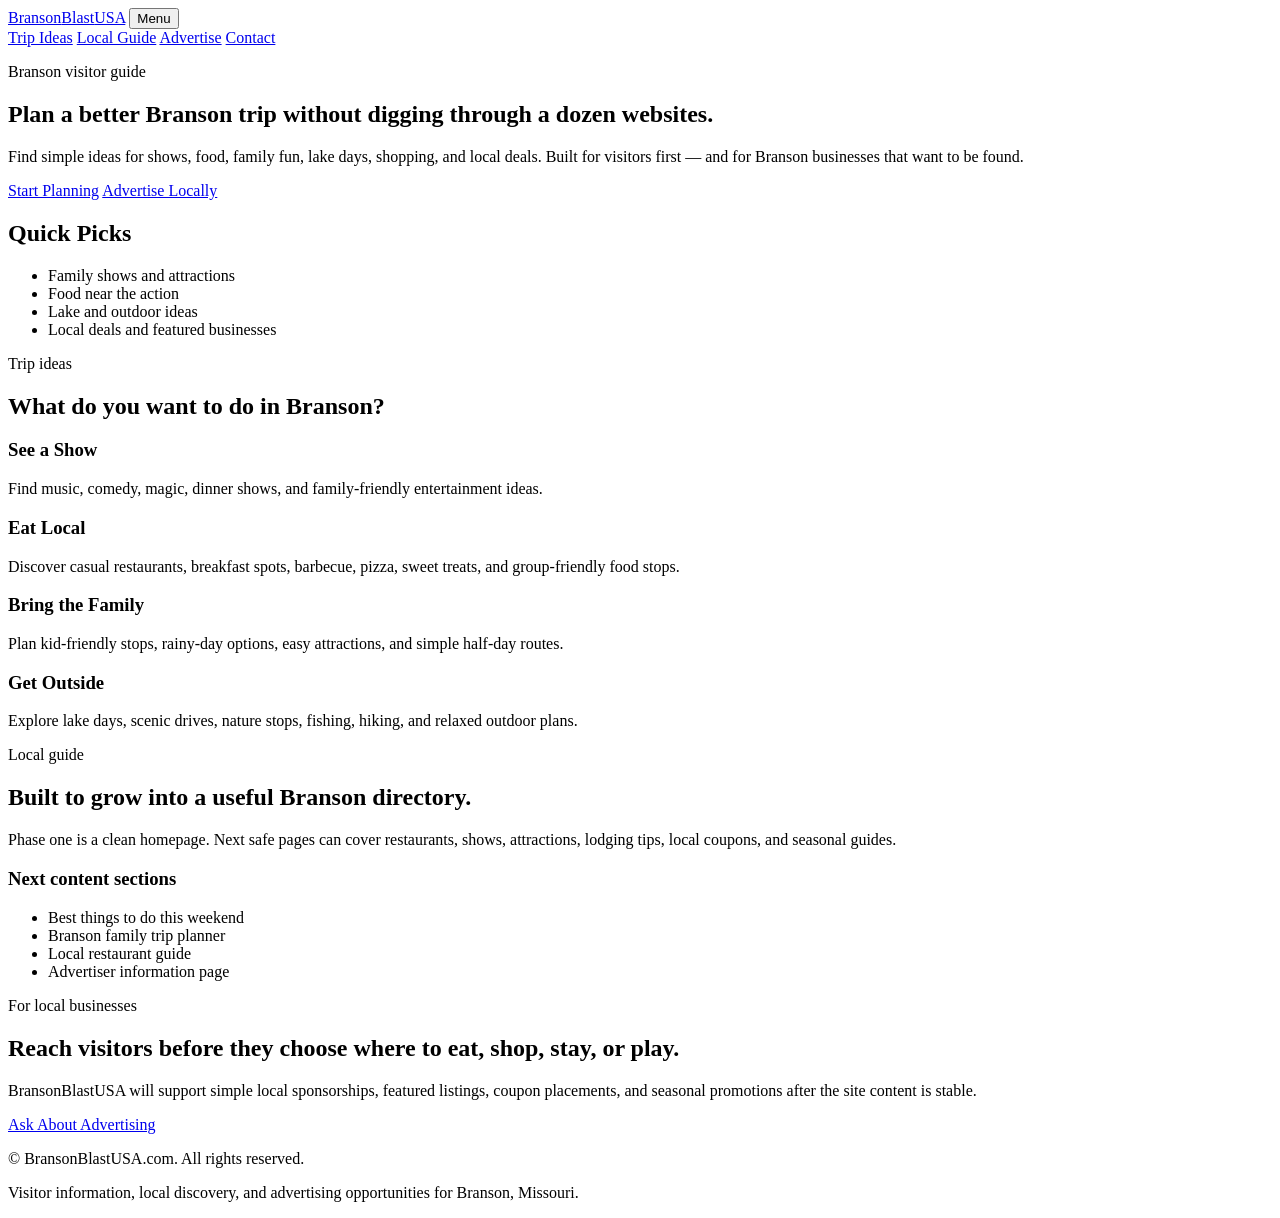
==== index.html @ 13d09639 "Add BransonBlastUSA starter homepage" ====
<!doctype html>
<html lang="en">
<head>
  <meta charset="utf-8">
  <meta name="viewport" content="width=device-width, initial-scale=1">
  <title>BransonBlastUSA | Branson Trip Ideas, Local Deals & Visitor Guide</title>
  <meta name="description" content="BransonBlastUSA helps visitors find Branson trip ideas, local food, shows, attractions, family fun, and local business deals in one simple guide.">
  <link rel="canonical" href="https://bransonblastusa.com/">
  <meta name="robots" content="index, follow">
  <meta property="og:title" content="BransonBlastUSA">
  <meta property="og:description" content="A simple Branson visitor guide for trip ideas, local deals, food, shows, attractions, and family fun.">
  <meta property="og:type" content="website">
  <meta property="og:url" content="https://bransonblastusa.com/">
  <meta name="theme-color" content="#0f4c5c">
  <link rel="stylesheet" href="styles.css">
</head>
<body>
  <header class="site-header">
    <a class="logo" href="#top" aria-label="BransonBlastUSA home">Branson<span>Blast</span>USA</a>
    <button class="menu-button" id="menuButton" aria-label="Open menu" aria-expanded="false">Menu</button>
    <nav class="site-nav" id="siteNav" aria-label="Main navigation">
      <a href="#trip-ideas">Trip Ideas</a>
      <a href="#local-guide">Local Guide</a>
      <a href="#advertise">Advertise</a>
      <a href="#contact">Contact</a>
    </nav>
  </header>

  <main id="top">
    <section class="hero">
      <div class="hero-content">
        <p class="eyebrow">Branson visitor guide</p>
        <h1>Plan a better Branson trip without digging through a dozen websites.</h1>
        <p class="hero-text">Find simple ideas for shows, food, family fun, lake days, shopping, and local deals. Built for visitors first — and for Branson businesses that want to be found.</p>
        <div class="hero-actions">
          <a class="button primary" href="#trip-ideas">Start Planning</a>
          <a class="button secondary" href="#advertise">Advertise Locally</a>
        </div>
      </div>
      <div class="hero-card" aria-label="Branson quick picks">
        <h2>Quick Picks</h2>
        <ul>
          <li>Family shows and attractions</li>
          <li>Food near the action</li>
          <li>Lake and outdoor ideas</li>
          <li>Local deals and featured businesses</li>
        </ul>
      </div>
    </section>

    <section class="section" id="trip-ideas">
      <p class="eyebrow">Trip ideas</p>
      <h2>What do you want to do in Branson?</h2>
      <div class="card-grid">
        <article class="card">
          <h3>See a Show</h3>
          <p>Find music, comedy, magic, dinner shows, and family-friendly entertainment ideas.</p>
        </article>
        <article class="card">
          <h3>Eat Local</h3>
          <p>Discover casual restaurants, breakfast spots, barbecue, pizza, sweet treats, and group-friendly food stops.</p>
        </article>
        <article class="card">
          <h3>Bring the Family</h3>
          <p>Plan kid-friendly stops, rainy-day options, easy attractions, and simple half-day routes.</p>
        </article>
        <article class="card">
          <h3>Get Outside</h3>
          <p>Explore lake days, scenic drives, nature stops, fishing, hiking, and relaxed outdoor plans.</p>
        </article>
      </div>
    </section>

    <section class="section split" id="local-guide">
      <div>
        <p class="eyebrow">Local guide</p>
        <h2>Built to grow into a useful Branson directory.</h2>
        <p>Phase one is a clean homepage. Next safe pages can cover restaurants, shows, attractions, lodging tips, local coupons, and seasonal guides.</p>
      </div>
      <div class="checklist">
        <h3>Next content sections</h3>
        <ul>
          <li>Best things to do this weekend</li>
          <li>Branson family trip planner</li>
          <li>Local restaurant guide</li>
          <li>Advertiser information page</li>
        </ul>
      </div>
    </section>

    <section class="section advertiser" id="advertise">
      <p class="eyebrow">For local businesses</p>
      <h2>Reach visitors before they choose where to eat, shop, stay, or play.</h2>
      <p>BransonBlastUSA will support simple local sponsorships, featured listings, coupon placements, and seasonal promotions after the site content is stable.</p>
      <a class="button primary" href="mailto:wholelychit@gmail.com?subject=BransonBlastUSA%20advertising%20interest">Ask About Advertising</a>
    </section>
  </main>

  <footer class="site-footer" id="contact">
    <p>&copy; <span id="year"></span> BransonBlastUSA.com. All rights reserved.</p>
    <p>Visitor information, local discovery, and advertising opportunities for Branson, Missouri.</p>
  </footer>

  <script src="script.js"></script>
</body>
</html>
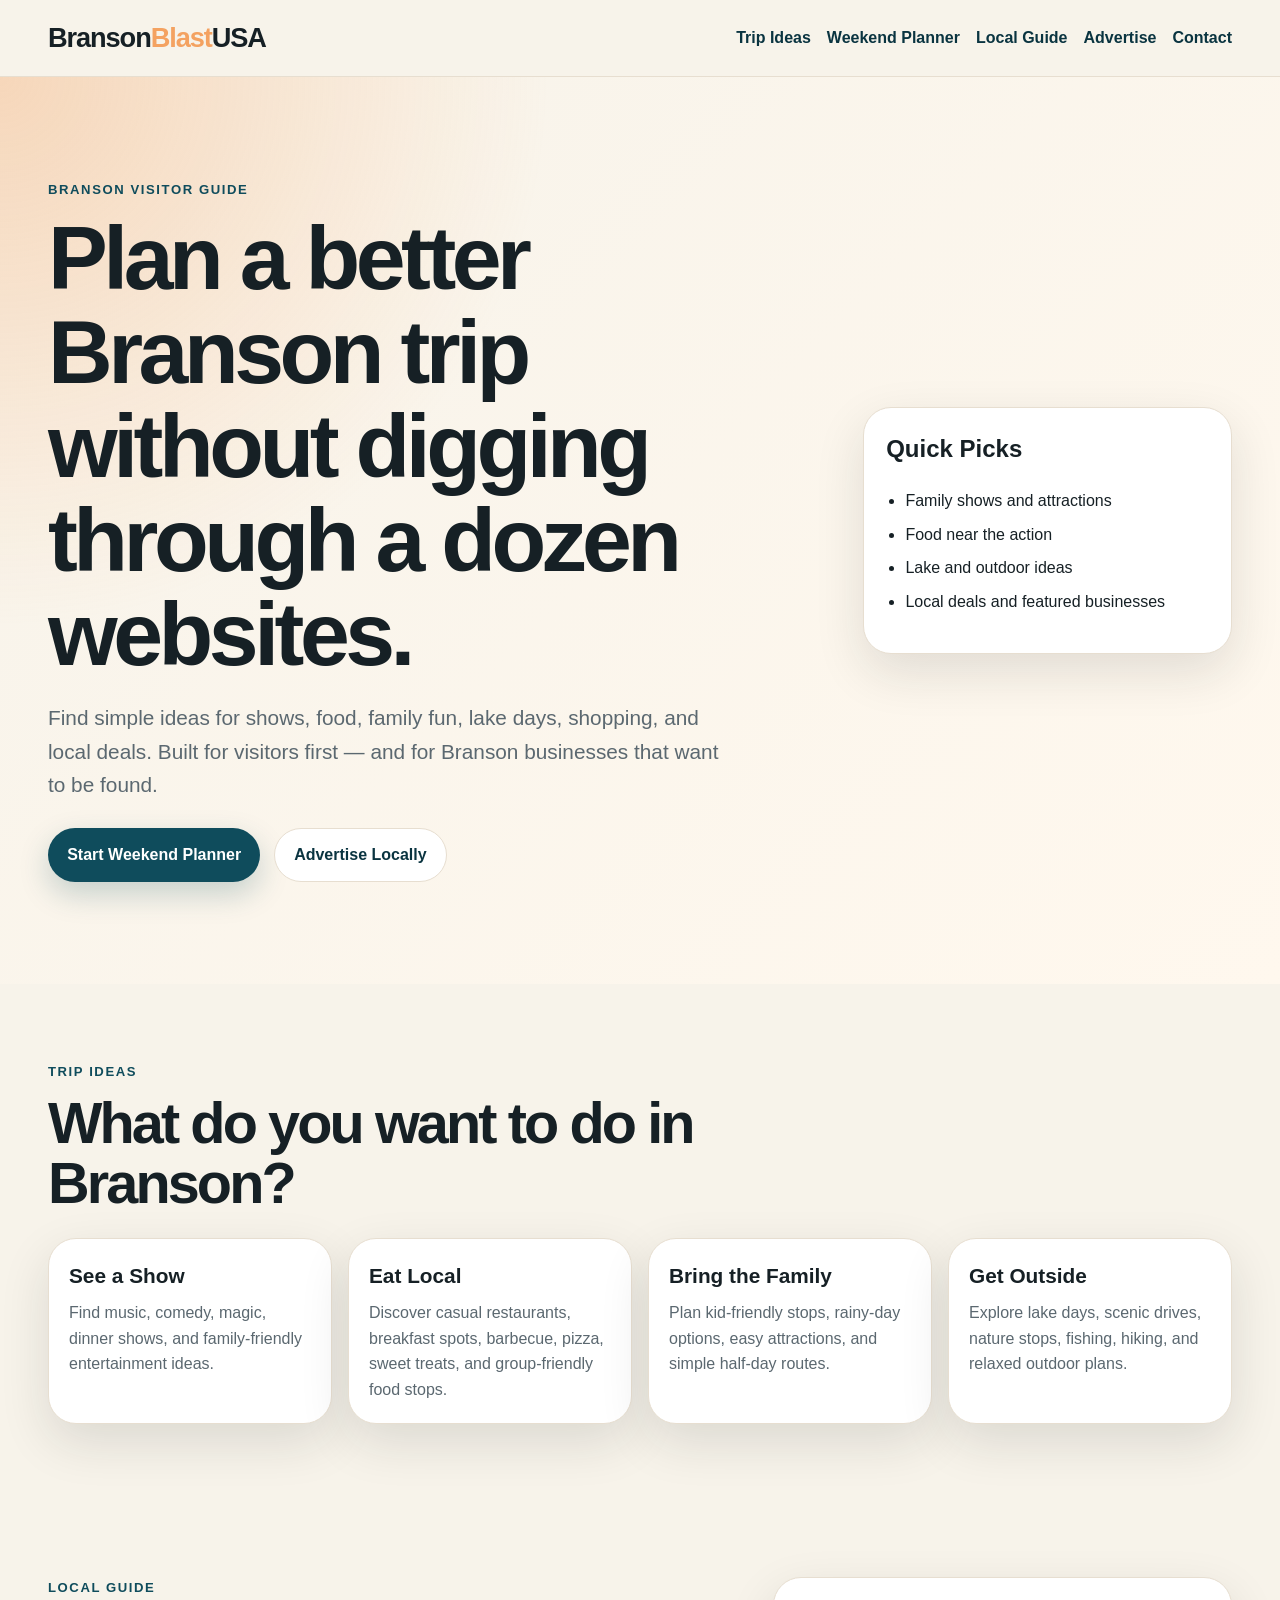
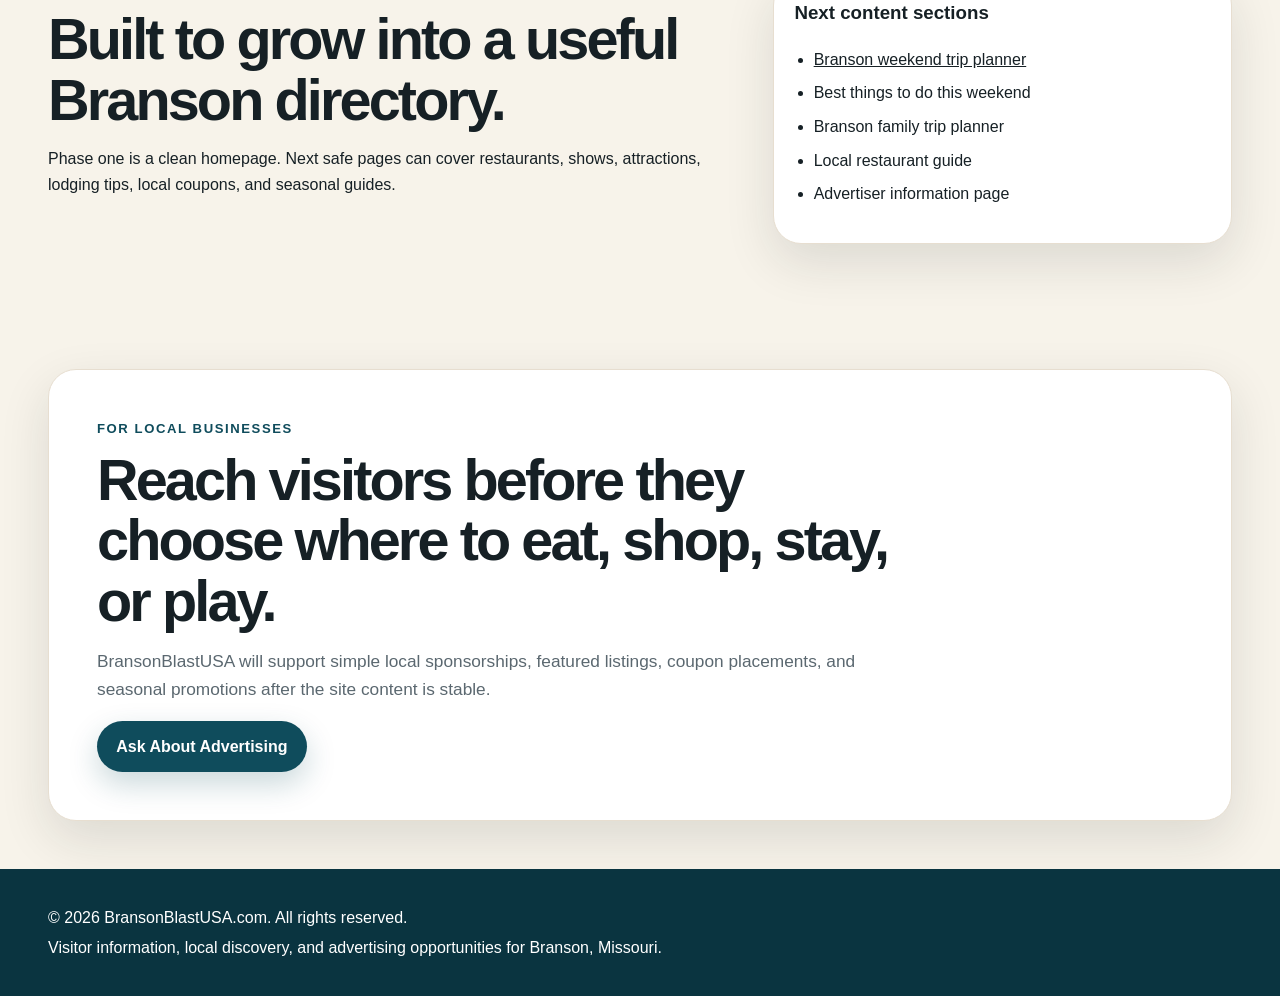
==== commit c54c3ddd: "Link weekend trip ideas from homepage" ====
--- a/index.html
+++ b/index.html
@@ -20,6 +20,7 @@
     <button class="menu-button" id="menuButton" aria-label="Open menu" aria-expanded="false">Menu</button>
     <nav class="site-nav" id="siteNav" aria-label="Main navigation">
       <a href="#trip-ideas">Trip Ideas</a>
+      <a href="/branson-weekend-trip-ideas.html">Weekend Planner</a>
       <a href="#local-guide">Local Guide</a>
       <a href="#advertise">Advertise</a>
       <a href="#contact">Contact</a>
@@ -33,7 +34,7 @@
         <h1>Plan a better Branson trip without digging through a dozen websites.</h1>
         <p class="hero-text">Find simple ideas for shows, food, family fun, lake days, shopping, and local deals. Built for visitors first — and for Branson businesses that want to be found.</p>
         <div class="hero-actions">
-          <a class="button primary" href="#trip-ideas">Start Planning</a>
+          <a class="button primary" href="/branson-weekend-trip-ideas.html">Start Weekend Planner</a>
           <a class="button secondary" href="#advertise">Advertise Locally</a>
         </div>
       </div>
@@ -80,6 +81,7 @@
       <div class="checklist">
         <h3>Next content sections</h3>
         <ul>
+          <li><a href="/branson-weekend-trip-ideas.html">Branson weekend trip planner</a></li>
           <li>Best things to do this weekend</li>
           <li>Branson family trip planner</li>
           <li>Local restaurant guide</li>
--- a/styles.css
+++ b/styles.css
@@ -0,0 +1,307 @@
+:root {
+  --bg: #f7f3ea;
+  --card: #ffffff;
+  --ink: #162025;
+  --muted: #5b6870;
+  --brand: #0f4c5c;
+  --brand-dark: #0a3440;
+  --accent: #f4a261;
+  --line: #e7ded0;
+  --shadow: 0 18px 50px rgba(22, 32, 37, 0.12);
+}
+
+* {
+  box-sizing: border-box;
+}
+
+html {
+  scroll-behavior: smooth;
+}
+
+body {
+  margin: 0;
+  font-family: Arial, Helvetica, sans-serif;
+  color: var(--ink);
+  background: var(--bg);
+  line-height: 1.6;
+}
+
+a {
+  color: inherit;
+}
+
+.site-header {
+  position: sticky;
+  top: 0;
+  z-index: 10;
+  display: flex;
+  align-items: center;
+  justify-content: space-between;
+  gap: 1rem;
+  padding: 1rem clamp(1rem, 4vw, 3rem);
+  background: rgba(247, 243, 234, 0.95);
+  border-bottom: 1px solid var(--line);
+  backdrop-filter: blur(12px);
+}
+
+.logo {
+  text-decoration: none;
+  font-weight: 900;
+  letter-spacing: -0.04em;
+  font-size: clamp(1.25rem, 3vw, 1.7rem);
+}
+
+.logo span {
+  color: var(--accent);
+}
+
+.site-nav {
+  display: flex;
+  align-items: center;
+  gap: 1rem;
+}
+
+.site-nav a {
+  text-decoration: none;
+  font-weight: 700;
+  color: var(--brand-dark);
+}
+
+.site-nav a:hover,
+.site-nav a:focus {
+  color: var(--accent);
+}
+
+.menu-button {
+  display: none;
+  border: 0;
+  border-radius: 999px;
+  padding: 0.65rem 0.9rem;
+  color: #fff;
+  background: var(--brand);
+  font-weight: 800;
+  cursor: pointer;
+}
+
+.hero {
+  display: grid;
+  grid-template-columns: minmax(0, 1.35fr) minmax(280px, 0.65fr);
+  gap: clamp(1.25rem, 4vw, 3rem);
+  align-items: center;
+  padding: clamp(3rem, 8vw, 7rem) clamp(1rem, 4vw, 3rem);
+  background: radial-gradient(circle at top left, rgba(244, 162, 97, 0.35), transparent 35%), linear-gradient(135deg, #f7f3ea 0%, #fff8ee 100%);
+}
+
+.hero h1,
+.section h2 {
+  margin: 0;
+  line-height: 1.05;
+  letter-spacing: -0.05em;
+}
+
+.hero h1 {
+  max-width: 850px;
+  font-size: clamp(2.4rem, 7vw, 5.7rem);
+}
+
+.hero-text {
+  max-width: 680px;
+  margin: 1.25rem 0 0;
+  font-size: clamp(1.05rem, 2vw, 1.3rem);
+  color: var(--muted);
+}
+
+.eyebrow {
+  margin: 0 0 0.7rem;
+  color: var(--brand);
+  font-weight: 900;
+  text-transform: uppercase;
+  letter-spacing: 0.12em;
+  font-size: 0.82rem;
+}
+
+.hero-actions {
+  display: flex;
+  flex-wrap: wrap;
+  gap: 0.85rem;
+  margin-top: 1.7rem;
+}
+
+.button {
+  display: inline-flex;
+  align-items: center;
+  justify-content: center;
+  min-height: 46px;
+  border-radius: 999px;
+  padding: 0.8rem 1.2rem;
+  text-decoration: none;
+  font-weight: 900;
+  transition: transform 0.15s ease, box-shadow 0.15s ease;
+}
+
+.button.primary {
+  color: #fff;
+  background: var(--brand);
+  box-shadow: 0 12px 30px rgba(15, 76, 92, 0.22);
+}
+
+.button.secondary {
+  color: var(--brand-dark);
+  background: #fff;
+  border: 1px solid var(--line);
+}
+
+.button:hover,
+.button:focus {
+  transform: translateY(-1px);
+}
+
+.hero-card,
+.card,
+.checklist,
+.advertiser {
+  background: var(--card);
+  border: 1px solid var(--line);
+  border-radius: 28px;
+  box-shadow: var(--shadow);
+}
+
+.hero-card {
+  padding: 1.4rem;
+}
+
+.hero-card h2 {
+  margin-top: 0;
+}
+
+.hero-card ul,
+.checklist ul {
+  padding-left: 1.2rem;
+}
+
+.hero-card li,
+.checklist li {
+  margin: 0.5rem 0;
+}
+
+.section {
+  padding: clamp(2.5rem, 6vw, 5rem) clamp(1rem, 4vw, 3rem);
+}
+
+.section h2 {
+  max-width: 800px;
+  font-size: clamp(2rem, 5vw, 3.6rem);
+}
+
+.section > p:not(.eyebrow) {
+  max-width: 760px;
+  color: var(--muted);
+  font-size: 1.08rem;
+}
+
+.card-grid {
+  display: grid;
+  grid-template-columns: repeat(4, minmax(0, 1fr));
+  gap: 1rem;
+  margin-top: 1.5rem;
+}
+
+.card {
+  padding: 1.25rem;
+}
+
+.card h3 {
+  margin: 0 0 0.5rem;
+  font-size: 1.3rem;
+}
+
+.card p {
+  margin: 0;
+  color: var(--muted);
+}
+
+.split {
+  display: grid;
+  grid-template-columns: minmax(0, 1fr) minmax(260px, 0.65fr);
+  gap: 1.25rem;
+  align-items: start;
+}
+
+.checklist {
+  padding: 1.25rem;
+}
+
+.checklist h3 {
+  margin-top: 0;
+}
+
+.advertiser {
+  margin: clamp(1rem, 4vw, 3rem);
+  padding: clamp(1.5rem, 5vw, 3rem);
+}
+
+.site-footer {
+  padding: 2rem clamp(1rem, 4vw, 3rem);
+  color: #fff;
+  background: var(--brand-dark);
+}
+
+.site-footer p {
+  margin: 0.25rem 0;
+}
+
+@media (max-width: 860px) {
+  .hero,
+  .split {
+    grid-template-columns: 1fr;
+  }
+
+  .card-grid {
+    grid-template-columns: repeat(2, minmax(0, 1fr));
+  }
+}
+
+@media (max-width: 640px) {
+  .menu-button {
+    display: inline-flex;
+  }
+
+  .site-header {
+    align-items: flex-start;
+  }
+
+  .site-nav {
+    display: none;
+    position: absolute;
+    left: 1rem;
+    right: 1rem;
+    top: 4.4rem;
+    flex-direction: column;
+    align-items: stretch;
+    padding: 1rem;
+    background: #fff;
+    border: 1px solid var(--line);
+    border-radius: 20px;
+    box-shadow: var(--shadow);
+  }
+
+  .site-nav.open {
+    display: flex;
+  }
+
+  .site-nav a {
+    padding: 0.65rem;
+  }
+
+  .card-grid {
+    grid-template-columns: 1fr;
+  }
+
+  .hero-actions {
+    flex-direction: column;
+  }
+
+  .button {
+    width: 100%;
+  }
+}
